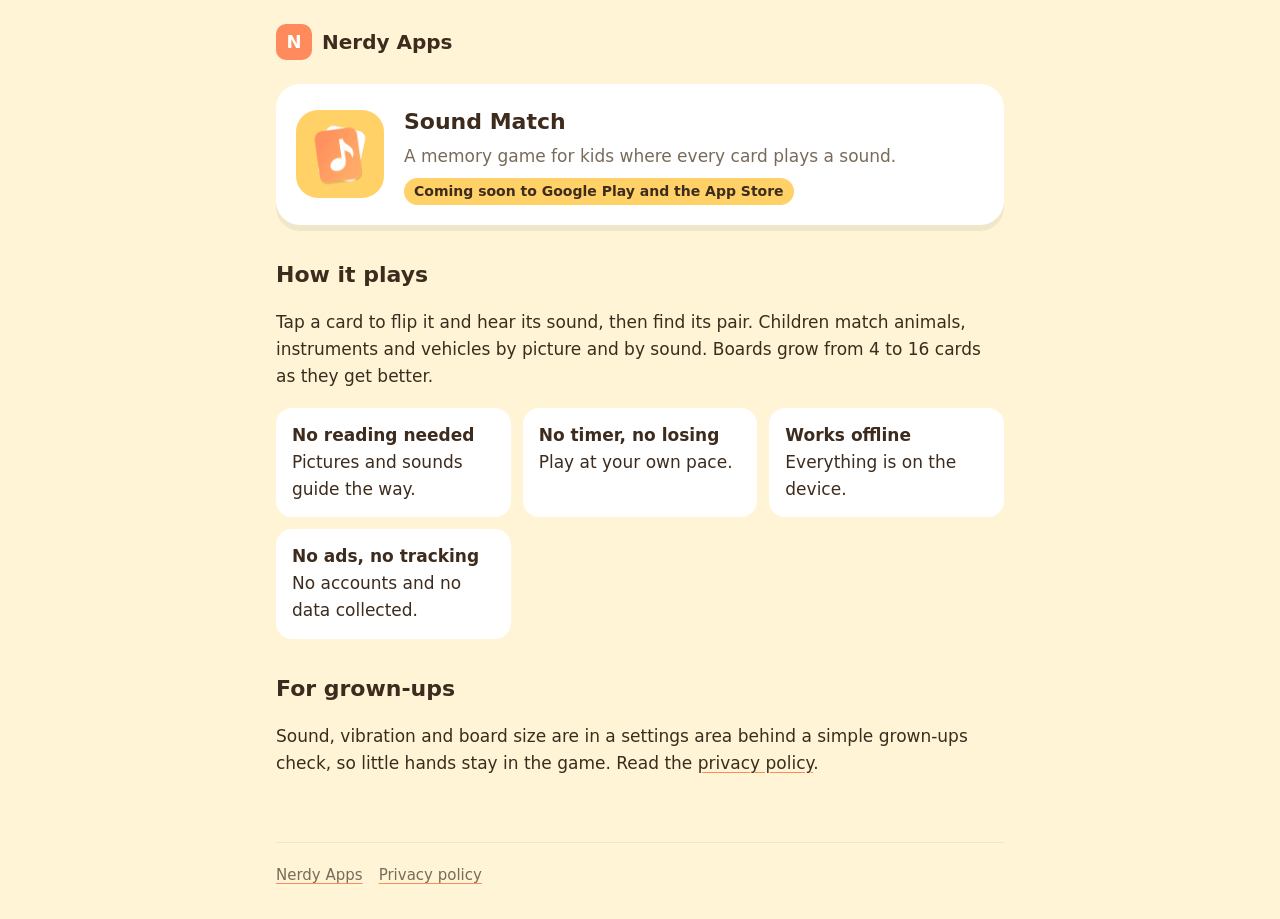
==== soundmatch/index.html @ 47984807 "Nerdy Apps site: home page, Sound Match page and privacy policy (draft)" ====
<!doctype html>
<html lang="en">
  <head>
    <meta charset="utf-8" />
    <meta name="viewport" content="width=device-width, initial-scale=1" />
    <title>Sound Match — Nerdy Apps</title>
    <meta name="description" content="Sound Match: a memory game for kids where every card plays a sound. Works offline, no ads, no tracking." />
    <link rel="icon" href="/favicon.ico" />
    <link rel="stylesheet" href="/style.css" />
  </head>
  <body>
    <div class="wrap">
      <header class="site">
        <a href="/"><span class="logo" aria-hidden="true">N</span>Nerdy Apps</a>
      </header>

      <main>
        <a class="app" href="/soundmatch/" aria-current="page">
          <img src="/soundmatch/icon.png" alt="Sound Match app icon" width="88" height="88" />
          <div>
            <h2>Sound Match</h2>
            <p>A memory game for kids where every card plays a sound.</p>
            <span class="badge">Coming soon to Google Play and the App Store</span>
          </div>
        </a>

        <h2>How it plays</h2>
        <p>
          Tap a card to flip it and hear its sound, then find its pair. Children match animals, instruments
          and vehicles by picture and by sound. Boards grow from 4 to 16 cards as they get better.
        </p>

        <ul class="facts">
          <li><strong>No reading needed</strong>Pictures and sounds guide the way.</li>
          <li><strong>No timer, no losing</strong>Play at your own pace.</li>
          <li><strong>Works offline</strong>Everything is on the device.</li>
          <li><strong>No ads, no tracking</strong>No accounts and no data collected.</li>
        </ul>

        <h2>For grown-ups</h2>
        <p>
          Sound, vibration and board size are in a settings area behind a simple grown-ups check, so little
          hands stay in the game. Read the <a href="/soundmatch/privacy/">privacy policy</a>.
        </p>
      </main>

      <footer class="site">
        <nav>
          <a href="/">Nerdy Apps</a>
          <a href="/soundmatch/privacy/">Privacy policy</a>
        </nav>
      </footer>
    </div>
  </body>
</html>
---- style.css ----
:root {
  --bg: #fff4d6;
  --card: #ffffff;
  --ink: #3d2c1e;
  --muted: #7a6a5a;
  --accent: #ff8a5b;
  --accent-2: #ffd166;
  --line: #f0e4d2;
  color-scheme: light;
}

@media (prefers-color-scheme: dark) {
  :root:not([data-theme='light']) {
    --bg: #221a13;
    --card: #2e241b;
    --ink: #f6ead8;
    --muted: #c4b29c;
    --line: #3d3127;
    color-scheme: dark;
  }
}

* {
  box-sizing: border-box;
}

html {
  -webkit-text-size-adjust: 100%;
}

body {
  margin: 0;
  background: var(--bg);
  color: var(--ink);
  font: 17px/1.6 system-ui, 'Segoe UI', Roboto, sans-serif;
}

a {
  color: inherit;
  text-decoration-color: var(--accent);
  text-underline-offset: 3px;
}

.wrap {
  max-width: 760px;
  margin: 0 auto;
  padding: 0 16px;
}

header.site {
  padding: 24px 0;
}

header.site a {
  display: inline-flex;
  align-items: center;
  gap: 10px;
  font-weight: 700;
  font-size: 20px;
  text-decoration: none;
}

.logo {
  width: 36px;
  height: 36px;
  border-radius: 10px;
  display: grid;
  place-items: center;
  background: var(--accent);
  color: #fff;
  font-size: 18px;
}

main {
  padding-bottom: 48px;
}

h1 {
  font-size: clamp(28px, 6vw, 40px);
  line-height: 1.15;
  margin: 16px 0 8px;
}

h2 {
  font-size: 22px;
  margin: 32px 0 8px;
}

.lead {
  color: var(--muted);
  font-size: 19px;
  margin: 0 0 24px;
}

.app {
  display: flex;
  gap: 20px;
  align-items: center;
  padding: 20px;
  border-radius: 24px;
  background: var(--card);
  box-shadow: 0 6px 0 rgb(0 0 0 / 0.06);
  text-decoration: none;
}

.app img {
  width: 88px;
  height: 88px;
  border-radius: 22px;
  flex-shrink: 0;
}

.app h2 {
  margin: 0 0 4px;
}

.app p {
  margin: 0;
  color: var(--muted);
}

.badge {
  display: inline-block;
  margin-top: 8px;
  padding: 2px 10px;
  border-radius: 999px;
  background: var(--accent-2);
  color: #3d2c1e;
  font-size: 14px;
  font-weight: 600;
}

.facts {
  display: grid;
  grid-template-columns: repeat(auto-fit, minmax(200px, 1fr));
  gap: 12px;
  padding: 0;
  margin: 16px 0;
  list-style: none;
}

.facts li {
  padding: 14px 16px;
  border-radius: 16px;
  background: var(--card);
}

.facts strong {
  display: block;
}

.doc {
  background: var(--card);
  border-radius: 24px;
  padding: 8px 24px 24px;
}

.doc h2 {
  font-size: 19px;
}

.doc p,
.doc li {
  max-width: 68ch;
}

.meta {
  color: var(--muted);
  font-size: 15px;
}

footer.site {
  border-top: 1px solid var(--line);
  padding: 20px 0 32px;
  color: var(--muted);
  font-size: 15px;
}

footer.site nav {
  display: flex;
  flex-wrap: wrap;
  gap: 16px;
}
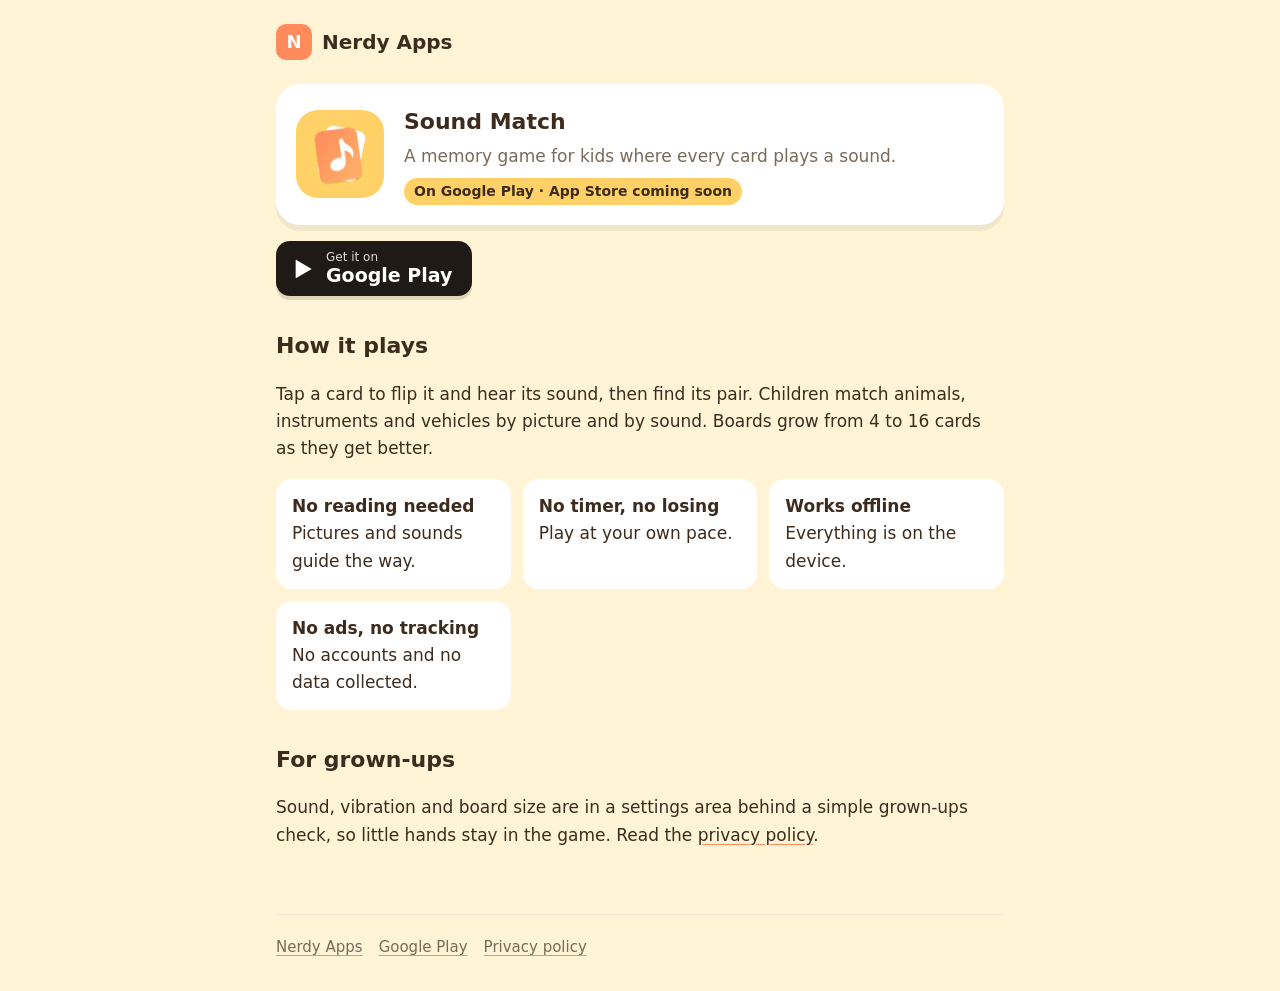
==== commit 2fbbbe8d: "Sound Match is on Google Play: store button on the home and app pages" ====
--- a/soundmatch/index.html
+++ b/soundmatch/index.html
@@ -20,9 +20,16 @@
           <div>
             <h2>Sound Match</h2>
             <p>A memory game for kids where every card plays a sound.</p>
-            <span class="badge">Coming soon to Google Play and the App Store</span>
+            <span class="badge">On Google Play · App Store coming soon</span>
           </div>
         </a>
+
+        <p class="stores">
+          <a class="store" href="https://play.google.com/store/apps/details?id=com.nerdyapps.soundmatch">
+            <svg viewBox="0 0 24 24" width="22" height="22" aria-hidden="true"><path fill="currentColor" d="M4 2.5v19c0 .4.4.6.7.4L21 12.4c.3-.2.3-.6 0-.8L4.7 2.1c-.3-.2-.7 0-.7.4z"/></svg>
+            <span><small>Get it on</small>Google Play</span>
+          </a>
+        </p>
 
         <h2>How it plays</h2>
         <p>
@@ -47,6 +54,7 @@
       <footer class="site">
         <nav>
           <a href="/">Nerdy Apps</a>
+          <a href="https://play.google.com/store/apps/details?id=com.nerdyapps.soundmatch">Google Play</a>
           <a href="/soundmatch/privacy/">Privacy policy</a>
         </nav>
       </footer>
--- a/style.css
+++ b/style.css
@@ -130,6 +130,53 @@
   font-weight: 600;
 }
 
+.stores {
+  margin: 16px 0 0;
+}
+
+.store {
+  display: inline-flex;
+  align-items: center;
+  gap: 12px;
+  padding: 10px 20px 10px 16px;
+  border-radius: 14px;
+  background: #1f1a16;
+  color: #fff;
+  text-decoration: none;
+  box-shadow: 0 4px 0 rgb(0 0 0 / 0.12);
+}
+
+.store:hover,
+.store:focus-visible {
+  background: #000;
+}
+
+.store span {
+  display: flex;
+  flex-direction: column;
+  line-height: 1.15;
+  font-weight: 700;
+  font-size: 19px;
+}
+
+.store small {
+  font-weight: 500;
+  font-size: 12px;
+  opacity: 0.85;
+}
+
+@media (prefers-color-scheme: dark) {
+  :root:not([data-theme='light']) .store {
+    background: #fff;
+    color: #1f1a16;
+  }
+
+  :root:not([data-theme='light']) .store:hover,
+  :root:not([data-theme='light']) .store:focus-visible {
+    background: #f0e4d2;
+  }
+}
+
 .facts {
   display: grid;
   grid-template-columns: repeat(auto-fit, minmax(200px, 1fr));
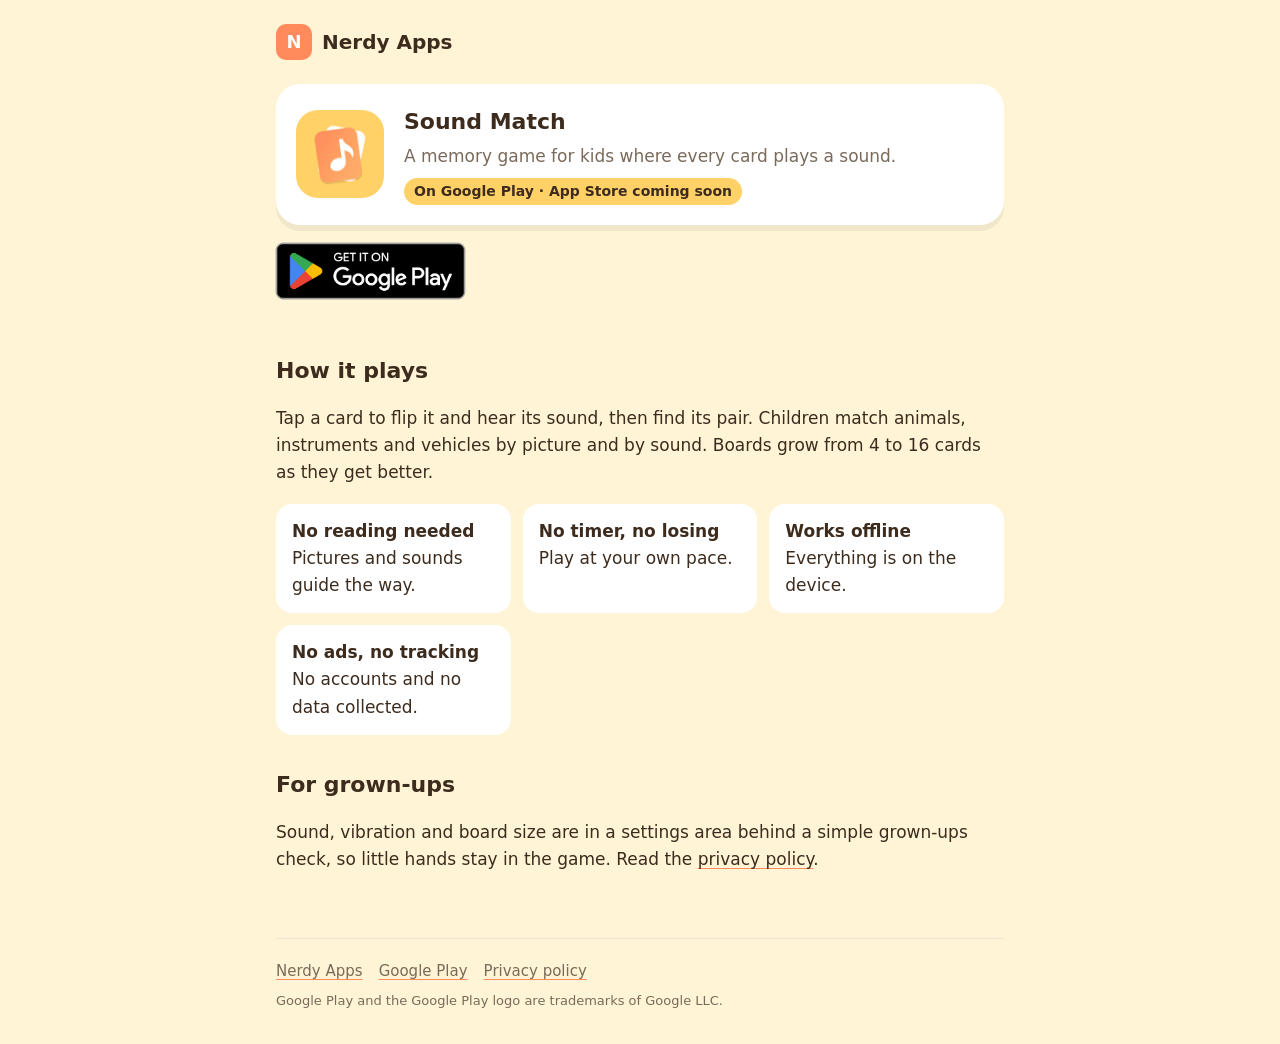
==== commit 6acee6c4: "Use the official Google Play badge, with Google's trademark notice" ====
--- a/soundmatch/index.html
+++ b/soundmatch/index.html
@@ -26,8 +26,7 @@
 
         <p class="stores">
           <a class="store" href="https://play.google.com/store/apps/details?id=com.nerdyapps.soundmatch">
-            <svg viewBox="0 0 24 24" width="22" height="22" aria-hidden="true"><path fill="currentColor" d="M4 2.5v19c0 .4.4.6.7.4L21 12.4c.3-.2.3-.6 0-.8L4.7 2.1c-.3-.2-.7 0-.7.4z"/></svg>
-            <span><small>Get it on</small>Google Play</span>
+            <img src="/images/google-play-badge.png" alt="Get it on Google Play" width="217" height="84" />
           </a>
         </p>
 
@@ -57,6 +56,7 @@
           <a href="https://play.google.com/store/apps/details?id=com.nerdyapps.soundmatch">Google Play</a>
           <a href="/soundmatch/privacy/">Privacy policy</a>
         </nav>
+        <p class="legal">Google Play and the Google Play logo are trademarks of Google LLC.</p>
       </footer>
     </div>
   </body>
--- a/style.css
+++ b/style.css
@@ -131,50 +131,25 @@
 }
 
 .stores {
-  margin: 16px 0 0;
-}
-
+  margin: 4px 0 0;
+}
+
+/* The official badge image has clear space built in; the negative margin lines its edge up with the card. */
 .store {
-  display: inline-flex;
-  align-items: center;
-  gap: 12px;
-  padding: 10px 20px 10px 16px;
-  border-radius: 14px;
-  background: #1f1a16;
-  color: #fff;
-  text-decoration: none;
-  box-shadow: 0 4px 0 rgb(0 0 0 / 0.12);
-}
-
-.store:hover,
-.store:focus-visible {
-  background: #000;
-}
-
-.store span {
-  display: flex;
-  flex-direction: column;
-  line-height: 1.15;
-  font-weight: 700;
-  font-size: 19px;
-}
-
-.store small {
-  font-weight: 500;
-  font-size: 12px;
-  opacity: 0.85;
-}
-
-@media (prefers-color-scheme: dark) {
-  :root:not([data-theme='light']) .store {
-    background: #fff;
-    color: #1f1a16;
-  }
-
-  :root:not([data-theme='light']) .store:hover,
-  :root:not([data-theme='light']) .store:focus-visible {
-    background: #f0e4d2;
-  }
+  display: inline-block;
+  margin-left: -14px;
+  border-radius: 12px;
+}
+
+.store img {
+  display: block;
+  width: 217px;
+  height: auto;
+}
+
+.legal {
+  font-size: 13px;
+  margin: 8px 0 0;
 }
 
 .facts {
